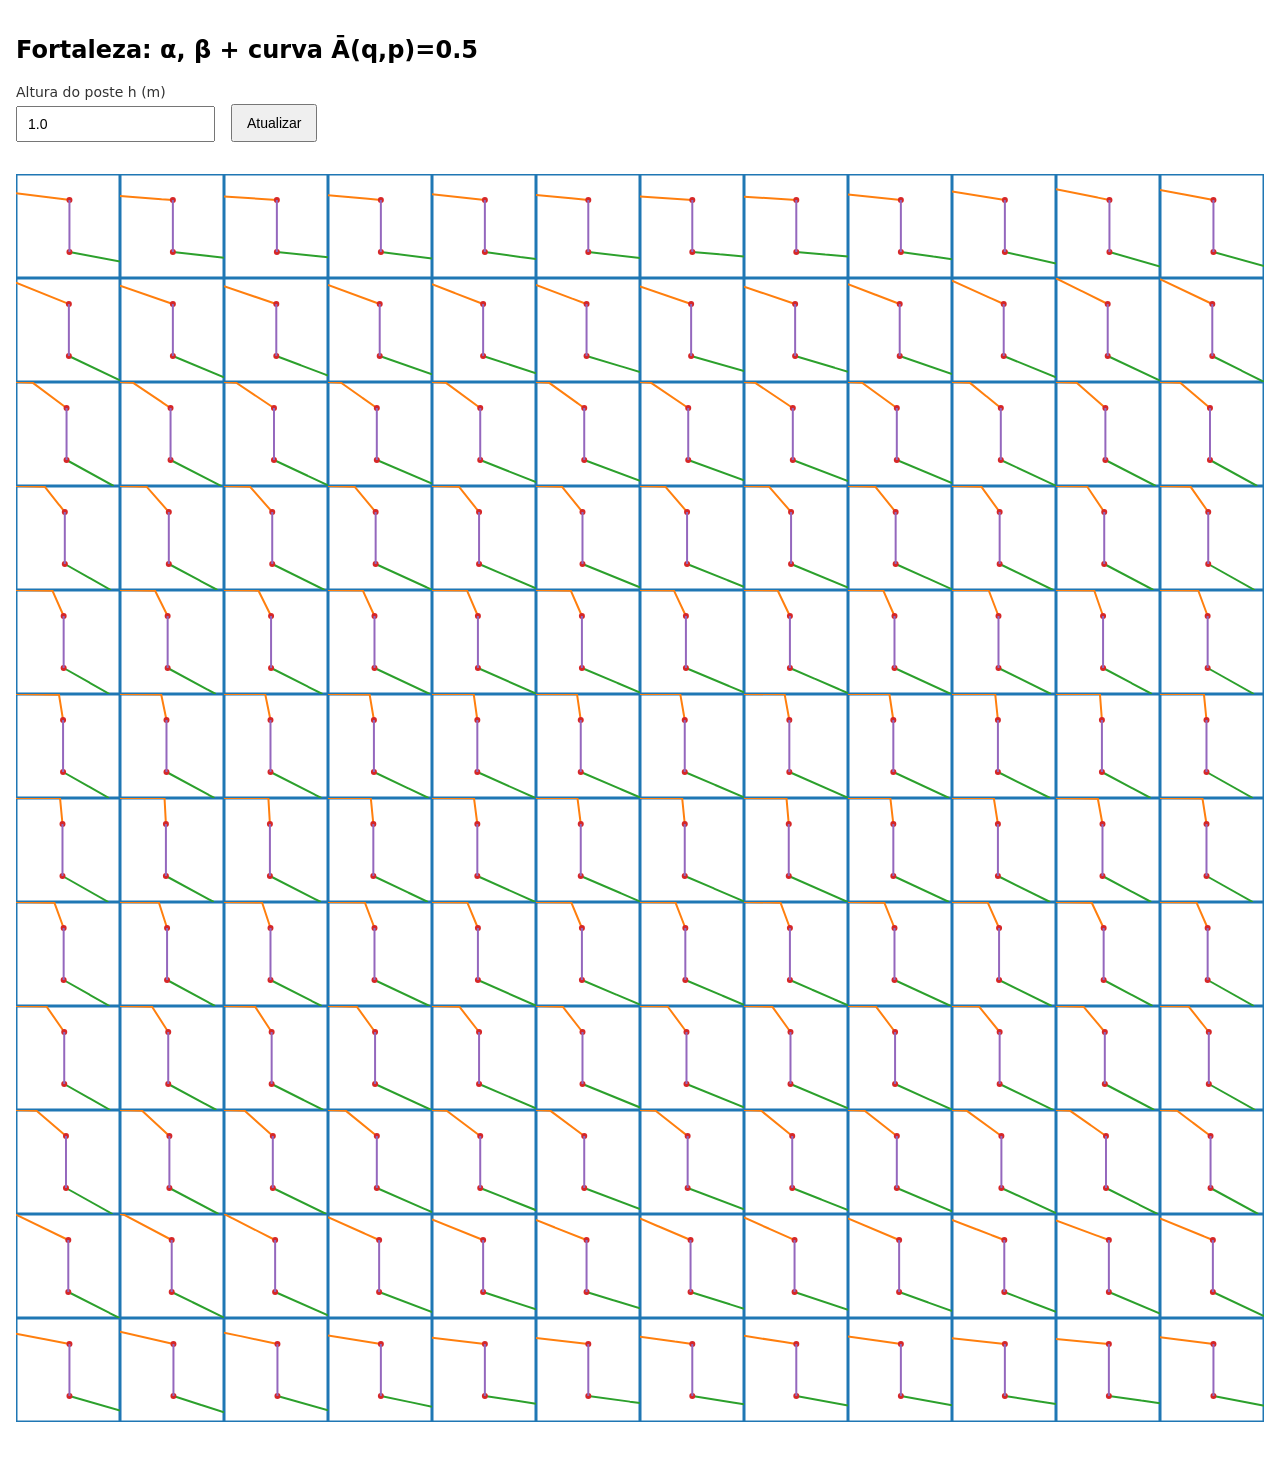
==== grid/index.html @ 2be40bed "add page that creates grid of graphs by varying month and hour" ====
<!doctype html>
<html lang="pt-BR">
<head>
  <meta charset="utf-8" />
  <meta name="viewport" content="width=device-width, initial-scale=1" />
  <title>Fortaleza Shadow Painter</title>
  <style>
    body { font-family: system-ui, -apple-system, Segoe UI, Roboto, sans-serif; margin: 0; }
    .wrap { max-width: 1280px; margin: 0 auto; padding: 16px; }
    .row { display: flex; gap: 16px; flex-wrap: wrap; align-items: end; }
    .field { display: flex; flex-direction: column; gap: 6px; }
    label { font-size: 14px; color: #333; }
    input { padding: 8px 10px; font-size: 14px; }
    button { padding: 9px 14px; font-size: 14px; cursor: pointer; }
    #angles { margin: 10px 0 16px; display: none; }

    #pq, #frame { max-width: 720px; margin: 0 auto; aspect-ratio: 1 / 1; display: none; }

    .field.hide { width: 0; opacity: 0; display: none; }

    .grid-container { width: 100%; margin: 32px 0; }
    .grid-container .grid-row { width: 100%; display: flex; flex-direction: row; flex-wrap: nowrap; gap: 0; }
    .grid-container .grid-row .grid-plot { margin: 0 auto; aspect-ratio: 1 / 1; }

  </style>
  <!-- Plotly.js (CDN) -->
  <script src="https://cdn.plot.ly/plotly-2.27.0.min.js"></script>
</head>
<body>
  <div class="wrap">
    <h2>Fortaleza: α, β + curva Ā(q,p)=0.5</h2>

    <div class="row">
      <div class="field hide">
        <label for="date">Data</label>
        <input id="date" type="date" />
      </div>

      <div class="field hide">
        <label for="time">Hora (HH:MM)</label>
        <input id="time" type="time" step="60" value="15:00" />
      </div>

      <div class="field">
        <label for="h_pole">Altura do poste h (m)</label>
        <input id="h_pole" type="number" value="1.0" step="0.1" min="0.1" />
      </div>

      <button id="btn">Atualizar</button>
      <div id="angles"></div>
    </div>

    <div id="grid-container" class="grid-container"></div>

    <div id="pq" class="plot"></div>
    <div id="frame" class="plot"></div>
  </div>

  <script src="../app.js"></script>
  <script src="./app.js"></script>
</body>
</html>
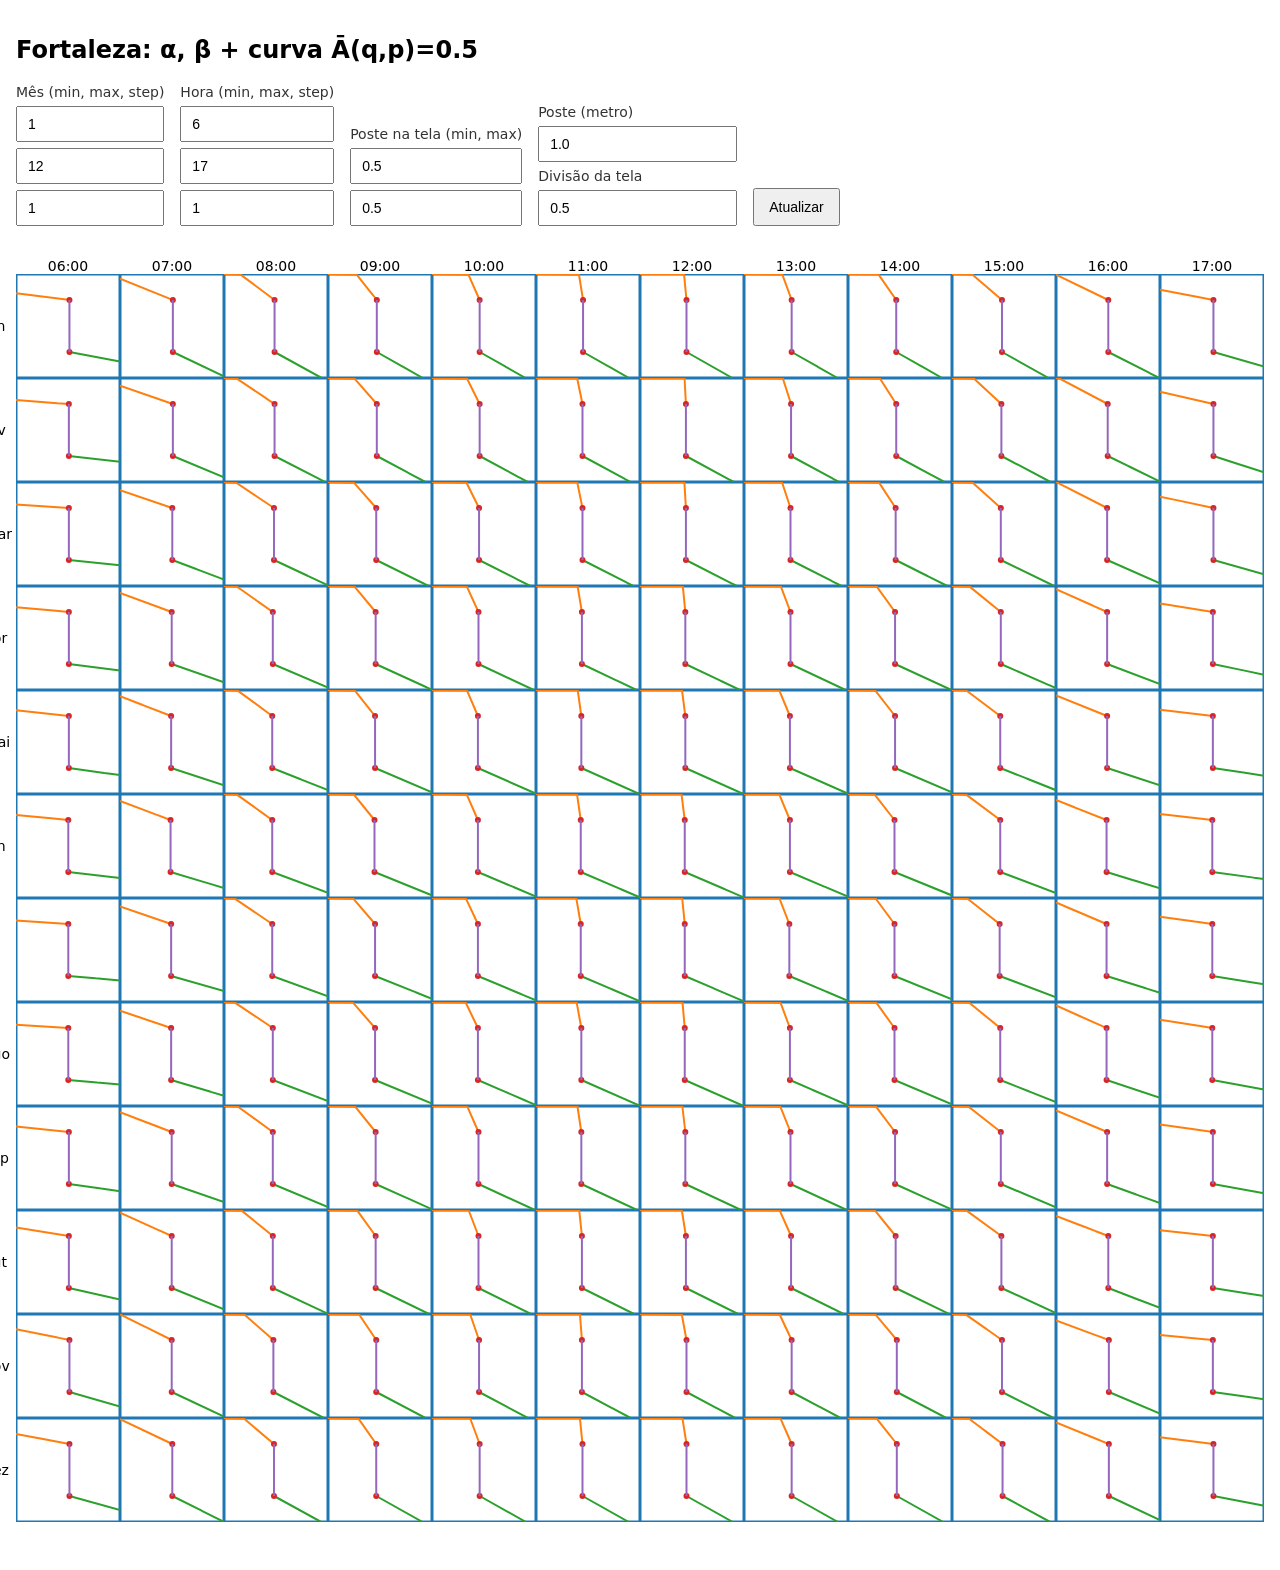
==== commit d92ef9e6: "add html interface for month/hour min/max/step, poste % min/max, abar" ====
--- a/grid/index.html
+++ b/grid/index.html
@@ -22,6 +22,8 @@
     .grid-container .grid-row { width: 100%; display: flex; flex-direction: row; flex-wrap: nowrap; gap: 0; }
     .grid-container .grid-row .grid-plot { margin: 0 auto; aspect-ratio: 1 / 1; }
 
+    .grid-container .grid-row .grid-column-label { text-align: center; font-size: 14px; }
+    .grid-container .grid-row .grid-row-label { width: 32px; padding: 0; margin: 0; margin-left: -32px; font-size: 14px; display: flex; align-items: center; }
   </style>
   <!-- Plotly.js (CDN) -->
   <script src="https://cdn.plot.ly/plotly-2.27.0.min.js"></script>
@@ -42,9 +44,33 @@
       </div>
 
       <div class="field">
-        <label for="h_pole">Altura do poste h (m)</label>
+        <label for="month-min">Mês (min, max, step)</label>
+        <input id="month-min" type="number" value="1" step="1" min="1" max="12" />
+        <input id="month-max" type="number" value="12" step="1" min="1" max="12" />
+        <input id="month-step" type="number" value="1" step="1" min="1" max="12" />
+      </div>
+
+      <div class="field">
+        <label for="hour-min">Hora (min, max, step)</label>
+        <input id="hour-min" type="number" value="6" step="1" min="6" max="17" />
+        <input id="hour-max" type="number" value="17" step="1" min="6" max="17" />
+        <input id="hour-step" type="number" value="1" step="1" min="1" max="12" />
+      </div>
+
+      <div class="field">
+        <label for="psel-min">Poste na tela (min, max)</label>
+        <input id="psel-min" type="number" value="0.5" step="0.01" min="0.0" max="1.0" />
+        <input id="psel-max" type="number" value="0.5" step="0.01" min="0.0" max="1.0" />
+      </div>
+
+      <div class="field">
+        <label for="h_pole">Poste (metro)</label>
         <input id="h_pole" type="number" value="1.0" step="0.1" min="0.1" />
+
+        <label for="a_bar">Divisão da tela</label>
+        <input id="a_bar" type="number" value="0.5" step="0.1" min="0.1" max="0.9" />
       </div>
+
 
       <button id="btn">Atualizar</button>
       <div id="angles"></div>
